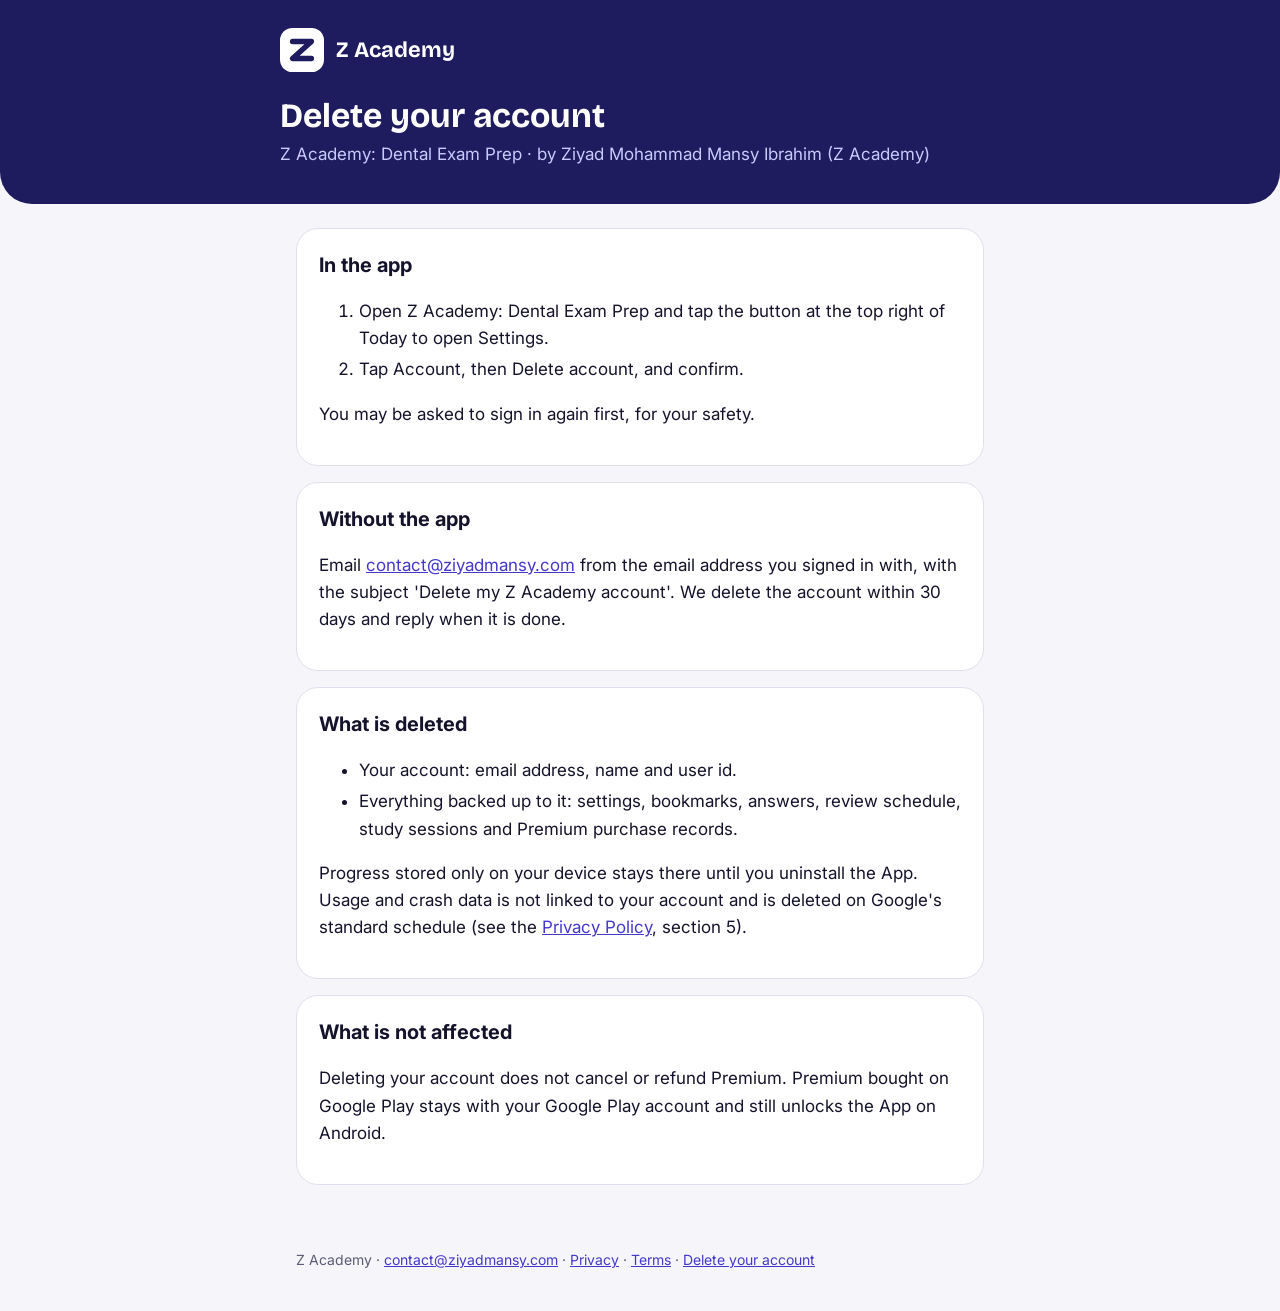
==== delete-account/index.html @ 926969c1 "Z Academy website: home, privacy policy, terms and account deletion" ====
<!doctype html>
<html lang="en">
<head>
<meta charset="utf-8">
<meta name="viewport" content="width=device-width, initial-scale=1">
<title>Delete your account · Z Academy</title>
<link rel="icon" href="../logo.svg">
<link rel="preconnect" href="https://fonts.googleapis.com">
<link rel="stylesheet" href="https://fonts.googleapis.com/css2?family=Bricolage+Grotesque:wght@700&family=Inter:wght@400;600&display=swap">
<link rel="stylesheet" href="../style.css">
</head>
<body>
<header><div class="in"><a href="../"><img src="../logo-on-dark.svg" alt="">Z Academy</a><h1>Delete your account</h1><p>Z Academy: Dental Exam Prep · by Ziyad Mohammad Mansy Ibrahim (Z Academy)</p></div></header>
<main>
<section><h2>In the app</h2><ol><li>Open Z Academy: Dental Exam Prep and tap the button at the top right of Today to open Settings.</li><li>Tap Account, then Delete account, and confirm.</li></ol><p>You may be asked to sign in again first, for your safety.</p></section>
<section><h2>Without the app</h2><p>Email <a href="mailto:contact@ziyadmansy.com?subject=Delete%20my%20Z%20Academy%20account">contact@ziyadmansy.com</a> from the email address you signed in with, with the subject 'Delete my Z Academy account'. We delete the account within 30 days and reply when it is done.</p></section>
<section><h2>What is deleted</h2><ul><li>Your account: email address, name and user id.</li><li>Everything backed up to it: settings, bookmarks, answers, review schedule, study sessions and Premium purchase records.</li></ul><p>Progress stored only on your device stays there until you uninstall the App. Usage and crash data is not linked to your account and is deleted on Google's standard schedule (see the <a href="../privacy/">Privacy Policy</a>, section 5).</p></section>
<section><h2>What is not affected</h2><p>Deleting your account does not cancel or refund Premium. Premium bought on Google Play stays with your Google Play account and still unlocks the App on Android.</p></section>

</main>
<footer>Z Academy · <a href="mailto:contact@ziyadmansy.com">contact@ziyadmansy.com</a> · <a href="../privacy/">Privacy</a> · <a href="../terms/">Terms</a> · <a href="../delete-account/">Delete your account</a></footer>
</body>
</html>
---- style.css ----
:root{--deep:#1E1B5E;--brand:#4338CA;--ink:#14132B;--muted:#5B5B74;--surface:#F6F6FA;--card:#FFFFFF;--line:#DFE0EC}
@media (prefers-color-scheme:dark){:root{--deep:#1B1850;--brand:#A9A3FF;--ink:#ECEDF3;--muted:#A4A8B8;--surface:#0C0D13;--card:#171922;--line:#2A2D3A}}
*{box-sizing:border-box}
body{margin:0;background:var(--surface);color:var(--ink);font:17px/1.6 Inter,system-ui,-apple-system,"Segoe UI",sans-serif}
header{background:var(--deep);color:#fff;padding:28px 16px 36px;border-radius:0 0 32px 32px}
header .in,main{max-width:720px;margin:0 auto}
header a{display:flex;align-items:center;gap:12px;color:#fff;text-decoration:none;font:700 22px/1 "Bricolage Grotesque",Inter,sans-serif}
header img{width:44px;height:44px}
h1{font:700 34px/1.2 "Bricolage Grotesque",Inter,sans-serif;margin:24px 0 4px}
header p{margin:0;color:#C7CBFF}
main{padding:24px 16px 48px}
section{background:var(--card);border-radius:22px;padding:20px 22px;margin:0 0 16px;border:1px solid var(--line)}
h2{font-size:20px;margin:0 0 8px}
a{color:var(--brand)}
li{margin:4px 0}
footer{max-width:720px;margin:0 auto;padding:0 16px 40px;color:var(--muted);font-size:14px}
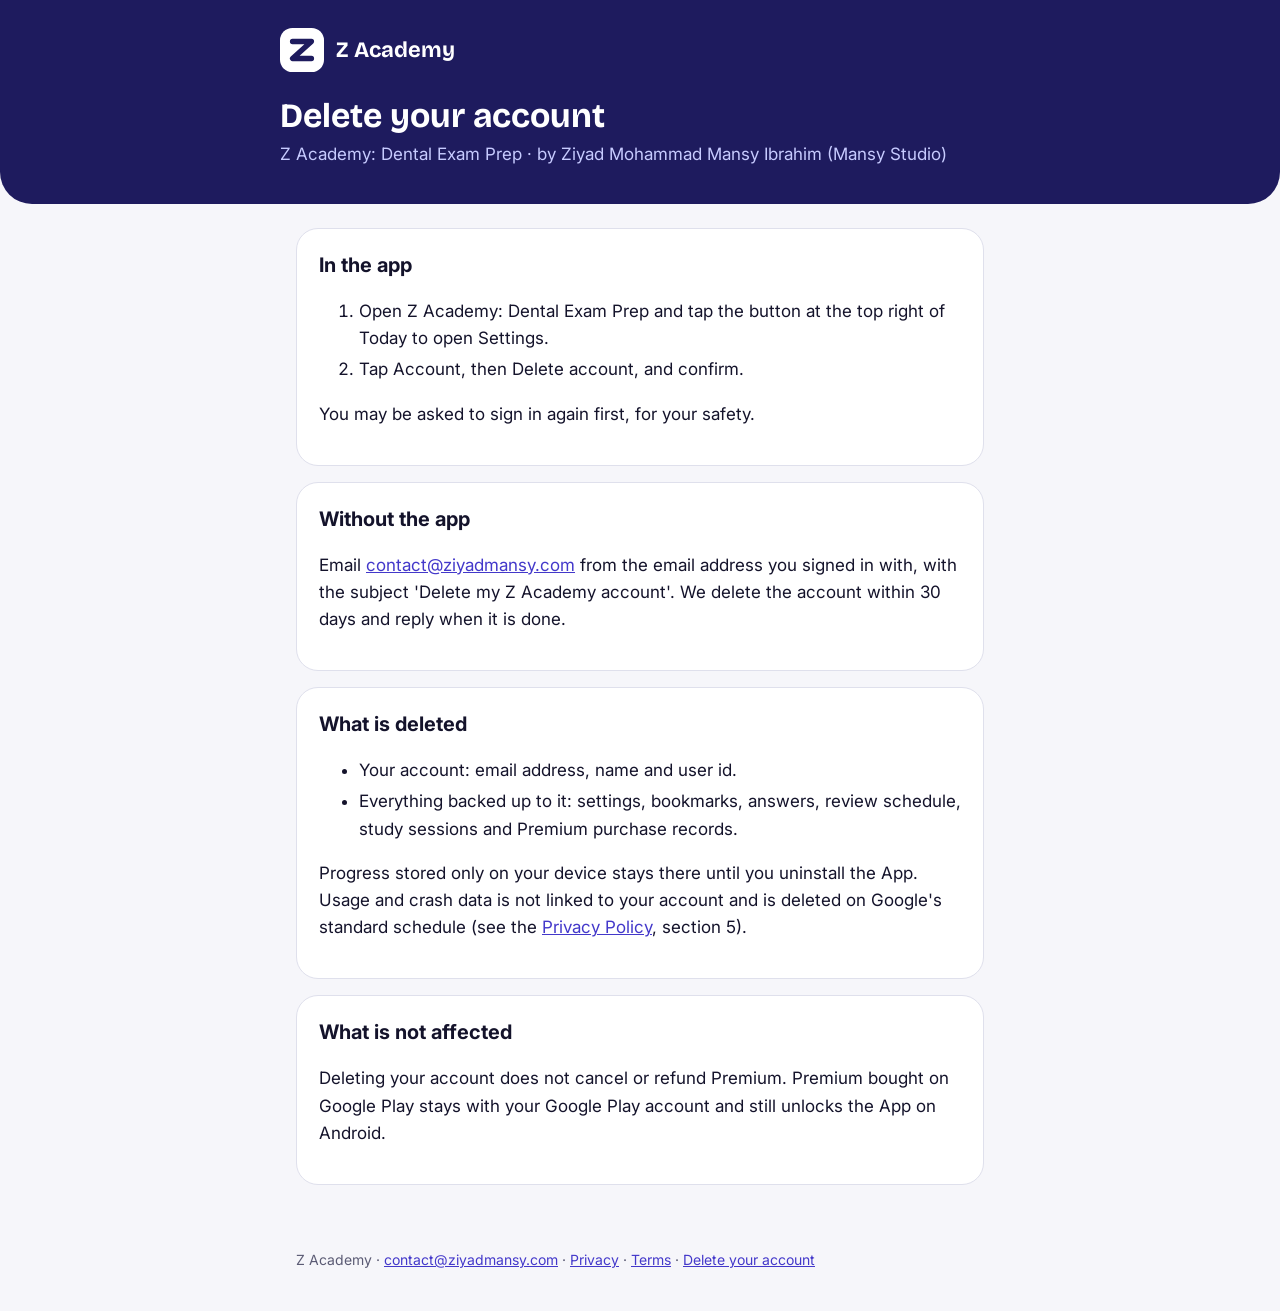
==== commit 214932b2: "Name Mansy Studio as the business behind Z Academy" ====
--- a/delete-account/index.html
+++ b/delete-account/index.html
@@ -10,7 +10,7 @@
 <link rel="stylesheet" href="../style.css">
 </head>
 <body>
-<header><div class="in"><a href="../"><img src="../logo-on-dark.svg" alt="">Z Academy</a><h1>Delete your account</h1><p>Z Academy: Dental Exam Prep · by Ziyad Mohammad Mansy Ibrahim (Z Academy)</p></div></header>
+<header><div class="in"><a href="../"><img src="../logo-on-dark.svg" alt="">Z Academy</a><h1>Delete your account</h1><p>Z Academy: Dental Exam Prep · by Ziyad Mohammad Mansy Ibrahim (Mansy Studio)</p></div></header>
 <main>
 <section><h2>In the app</h2><ol><li>Open Z Academy: Dental Exam Prep and tap the button at the top right of Today to open Settings.</li><li>Tap Account, then Delete account, and confirm.</li></ol><p>You may be asked to sign in again first, for your safety.</p></section>
 <section><h2>Without the app</h2><p>Email <a href="mailto:contact@ziyadmansy.com?subject=Delete%20my%20Z%20Academy%20account">contact@ziyadmansy.com</a> from the email address you signed in with, with the subject 'Delete my Z Academy account'. We delete the account within 30 days and reply when it is done.</p></section>
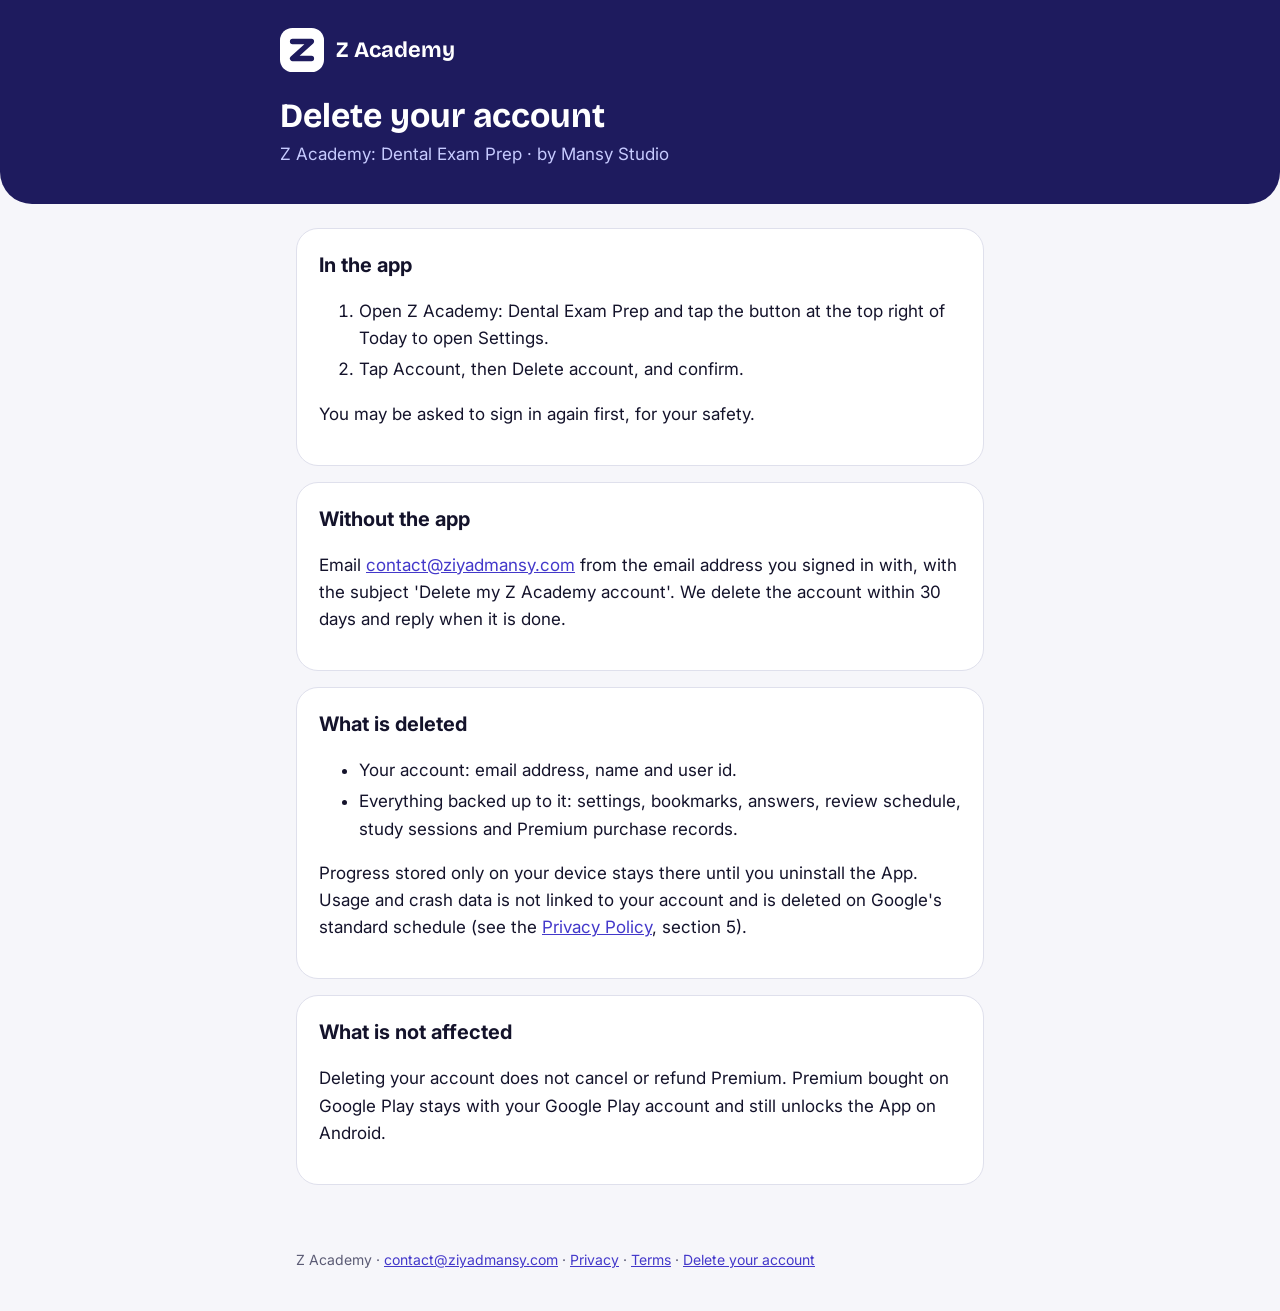
==== commit f1c2ff51: "Name only Mansy Studio, not the owner's full name" ====
--- a/delete-account/index.html
+++ b/delete-account/index.html
@@ -10,7 +10,7 @@
 <link rel="stylesheet" href="../style.css">
 </head>
 <body>
-<header><div class="in"><a href="../"><img src="../logo-on-dark.svg" alt="">Z Academy</a><h1>Delete your account</h1><p>Z Academy: Dental Exam Prep · by Ziyad Mohammad Mansy Ibrahim (Mansy Studio)</p></div></header>
+<header><div class="in"><a href="../"><img src="../logo-on-dark.svg" alt="">Z Academy</a><h1>Delete your account</h1><p>Z Academy: Dental Exam Prep · by Mansy Studio</p></div></header>
 <main>
 <section><h2>In the app</h2><ol><li>Open Z Academy: Dental Exam Prep and tap the button at the top right of Today to open Settings.</li><li>Tap Account, then Delete account, and confirm.</li></ol><p>You may be asked to sign in again first, for your safety.</p></section>
 <section><h2>Without the app</h2><p>Email <a href="mailto:contact@ziyadmansy.com?subject=Delete%20my%20Z%20Academy%20account">contact@ziyadmansy.com</a> from the email address you signed in with, with the subject 'Delete my Z Academy account'. We delete the account within 30 days and reply when it is done.</p></section>
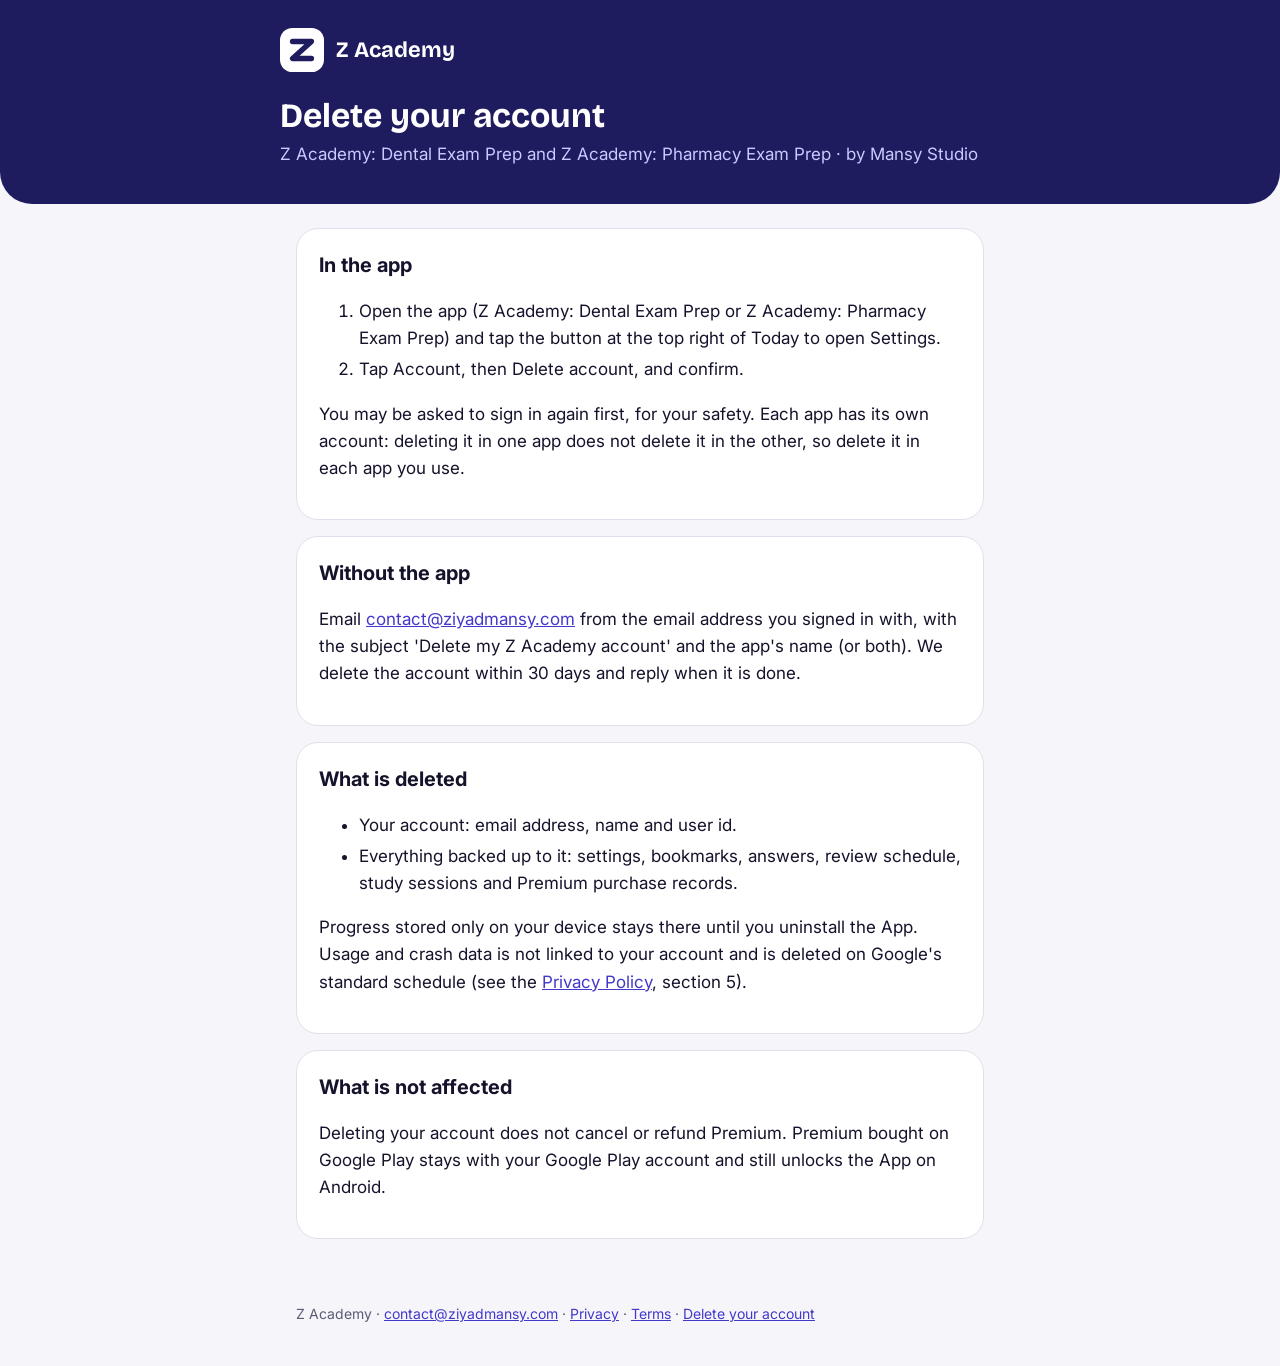
==== commit 083c3db3: "Privacy, terms and account deletion cover the pharmacy app too The privacy policy also names the moc" ====
--- a/delete-account/index.html
+++ b/delete-account/index.html
@@ -10,10 +10,10 @@
 <link rel="stylesheet" href="../style.css">
 </head>
 <body>
-<header><div class="in"><a href="../"><img src="../logo-on-dark.svg" alt="">Z Academy</a><h1>Delete your account</h1><p>Z Academy: Dental Exam Prep · by Mansy Studio</p></div></header>
+<header><div class="in"><a href="../"><img src="../logo-on-dark.svg" alt="">Z Academy</a><h1>Delete your account</h1><p>Z Academy: Dental Exam Prep and Z Academy: Pharmacy Exam Prep · by Mansy Studio</p></div></header>
 <main>
-<section><h2>In the app</h2><ol><li>Open Z Academy: Dental Exam Prep and tap the button at the top right of Today to open Settings.</li><li>Tap Account, then Delete account, and confirm.</li></ol><p>You may be asked to sign in again first, for your safety.</p></section>
-<section><h2>Without the app</h2><p>Email <a href="mailto:contact@ziyadmansy.com?subject=Delete%20my%20Z%20Academy%20account">contact@ziyadmansy.com</a> from the email address you signed in with, with the subject 'Delete my Z Academy account'. We delete the account within 30 days and reply when it is done.</p></section>
+<section><h2>In the app</h2><ol><li>Open the app (Z Academy: Dental Exam Prep or Z Academy: Pharmacy Exam Prep) and tap the button at the top right of Today to open Settings.</li><li>Tap Account, then Delete account, and confirm.</li></ol><p>You may be asked to sign in again first, for your safety. Each app has its own account: deleting it in one app does not delete it in the other, so delete it in each app you use.</p></section>
+<section><h2>Without the app</h2><p>Email <a href="mailto:contact@ziyadmansy.com?subject=Delete%20my%20Z%20Academy%20account">contact@ziyadmansy.com</a> from the email address you signed in with, with the subject 'Delete my Z Academy account' and the app's name (or both). We delete the account within 30 days and reply when it is done.</p></section>
 <section><h2>What is deleted</h2><ul><li>Your account: email address, name and user id.</li><li>Everything backed up to it: settings, bookmarks, answers, review schedule, study sessions and Premium purchase records.</li></ul><p>Progress stored only on your device stays there until you uninstall the App. Usage and crash data is not linked to your account and is deleted on Google's standard schedule (see the <a href="../privacy/">Privacy Policy</a>, section 5).</p></section>
 <section><h2>What is not affected</h2><p>Deleting your account does not cancel or refund Premium. Premium bought on Google Play stays with your Google Play account and still unlocks the App on Android.</p></section>
 
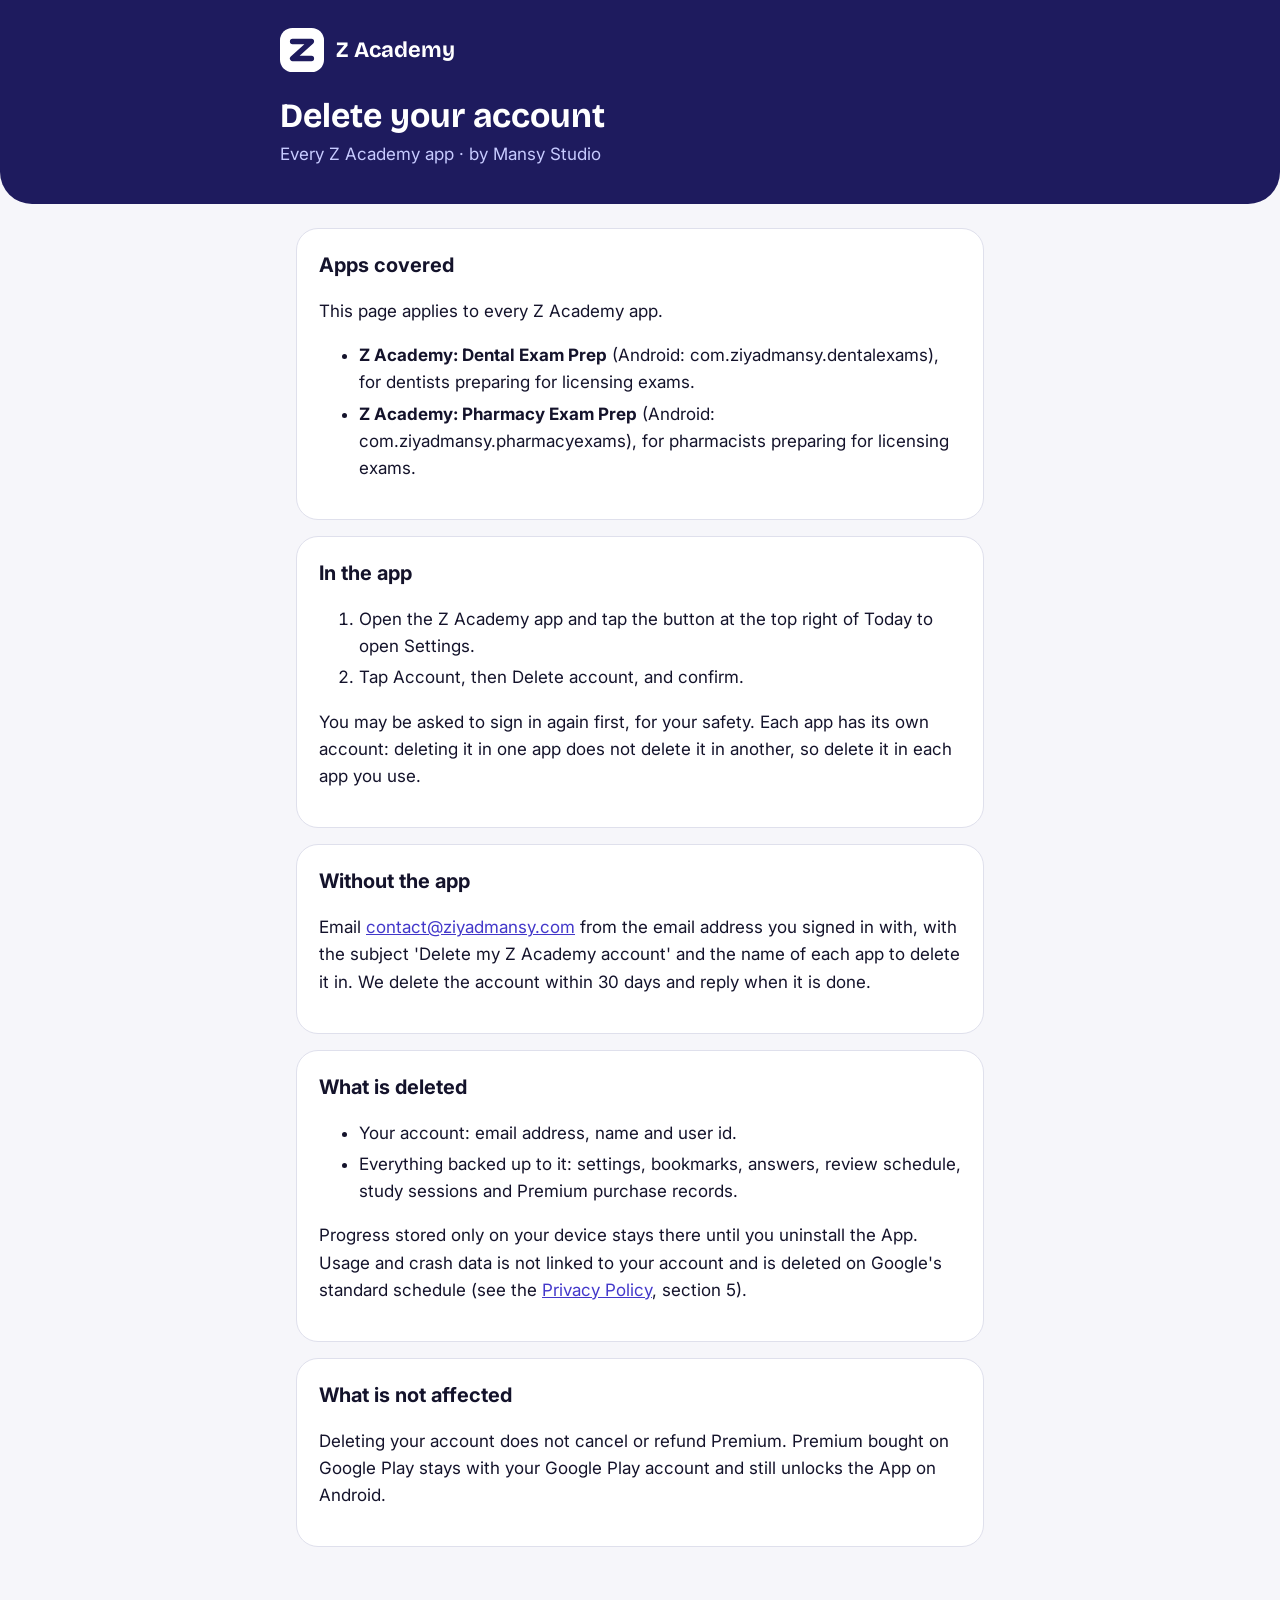
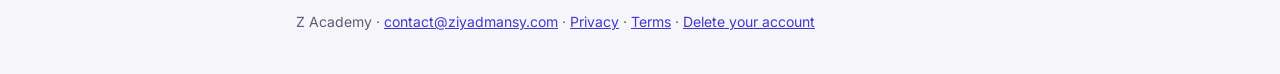
==== commit ddd05c4f: "One privacy policy, terms and account-deletion page for every Z Academy app Each page lists the apps" ====
--- a/delete-account/index.html
+++ b/delete-account/index.html
@@ -10,10 +10,11 @@
 <link rel="stylesheet" href="../style.css">
 </head>
 <body>
-<header><div class="in"><a href="../"><img src="../logo-on-dark.svg" alt="">Z Academy</a><h1>Delete your account</h1><p>Z Academy: Dental Exam Prep and Z Academy: Pharmacy Exam Prep · by Mansy Studio</p></div></header>
+<header><div class="in"><a href="../"><img src="../logo-on-dark.svg" alt="">Z Academy</a><h1>Delete your account</h1><p>Every Z Academy app · by Mansy Studio</p></div></header>
 <main>
-<section><h2>In the app</h2><ol><li>Open the app (Z Academy: Dental Exam Prep or Z Academy: Pharmacy Exam Prep) and tap the button at the top right of Today to open Settings.</li><li>Tap Account, then Delete account, and confirm.</li></ol><p>You may be asked to sign in again first, for your safety. Each app has its own account: deleting it in one app does not delete it in the other, so delete it in each app you use.</p></section>
-<section><h2>Without the app</h2><p>Email <a href="mailto:contact@ziyadmansy.com?subject=Delete%20my%20Z%20Academy%20account">contact@ziyadmansy.com</a> from the email address you signed in with, with the subject 'Delete my Z Academy account' and the app's name (or both). We delete the account within 30 days and reply when it is done.</p></section>
+<section><h2>Apps covered</h2><p>This page applies to every Z Academy app.</p><ul><li><b>Z Academy: Dental Exam Prep</b> (Android: com.ziyadmansy.dentalexams), for dentists preparing for licensing exams.</li><li><b>Z Academy: Pharmacy Exam Prep</b> (Android: com.ziyadmansy.pharmacyexams), for pharmacists preparing for licensing exams.</li></ul></section>
+<section><h2>In the app</h2><ol><li>Open the Z Academy app and tap the button at the top right of Today to open Settings.</li><li>Tap Account, then Delete account, and confirm.</li></ol><p>You may be asked to sign in again first, for your safety. Each app has its own account: deleting it in one app does not delete it in another, so delete it in each app you use.</p></section>
+<section><h2>Without the app</h2><p>Email <a href="mailto:contact@ziyadmansy.com?subject=Delete%20my%20Z%20Academy%20account">contact@ziyadmansy.com</a> from the email address you signed in with, with the subject 'Delete my Z Academy account' and the name of each app to delete it in. We delete the account within 30 days and reply when it is done.</p></section>
 <section><h2>What is deleted</h2><ul><li>Your account: email address, name and user id.</li><li>Everything backed up to it: settings, bookmarks, answers, review schedule, study sessions and Premium purchase records.</li></ul><p>Progress stored only on your device stays there until you uninstall the App. Usage and crash data is not linked to your account and is deleted on Google's standard schedule (see the <a href="../privacy/">Privacy Policy</a>, section 5).</p></section>
 <section><h2>What is not affected</h2><p>Deleting your account does not cancel or refund Premium. Premium bought on Google Play stays with your Google Play account and still unlocks the App on Android.</p></section>
 
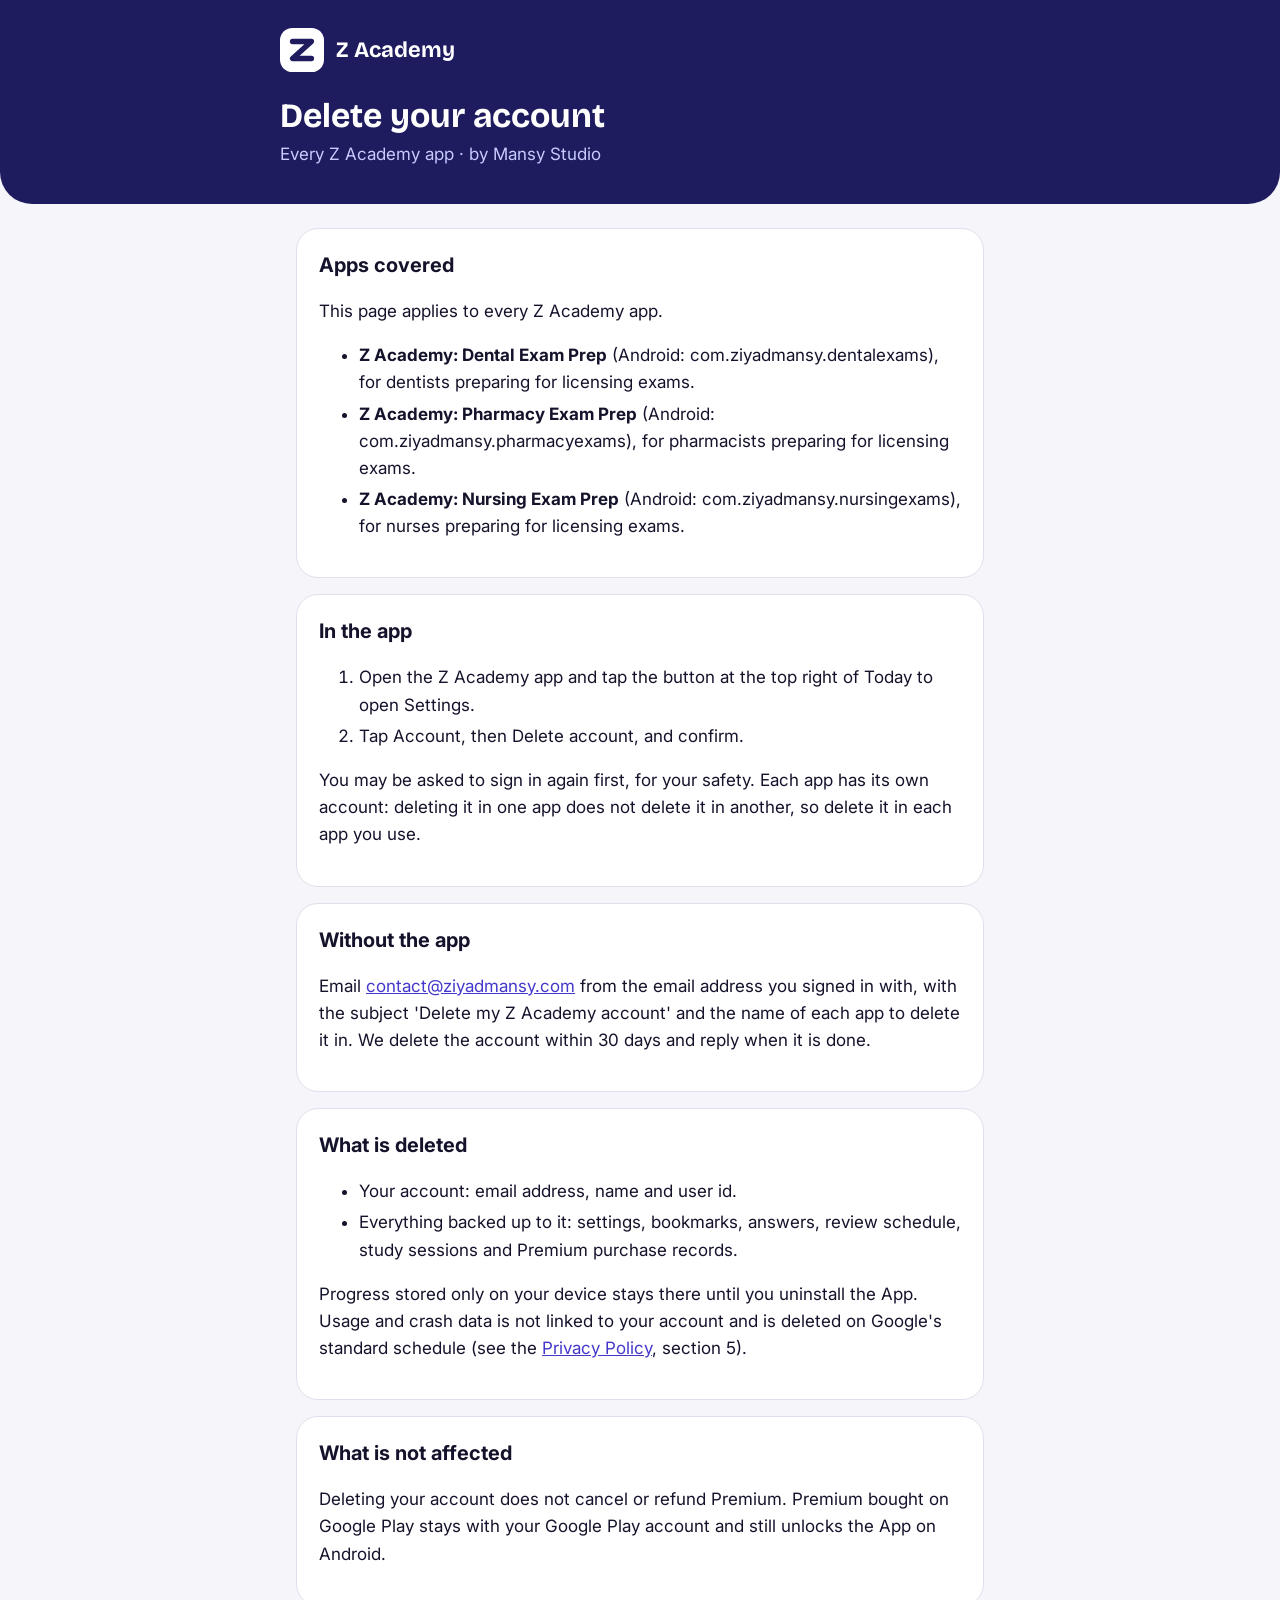
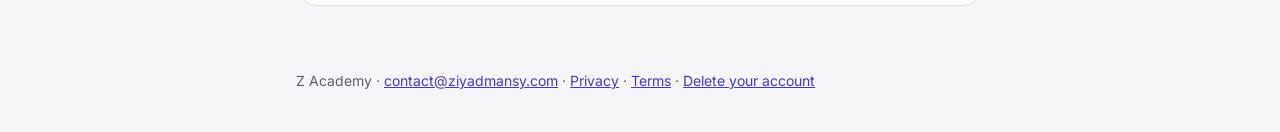
==== commit cd937201: "Privacy, terms and account deletion cover the nursing app too" ====
--- a/delete-account/index.html
+++ b/delete-account/index.html
@@ -12,7 +12,7 @@
 <body>
 <header><div class="in"><a href="../"><img src="../logo-on-dark.svg" alt="">Z Academy</a><h1>Delete your account</h1><p>Every Z Academy app · by Mansy Studio</p></div></header>
 <main>
-<section><h2>Apps covered</h2><p>This page applies to every Z Academy app.</p><ul><li><b>Z Academy: Dental Exam Prep</b> (Android: com.ziyadmansy.dentalexams), for dentists preparing for licensing exams.</li><li><b>Z Academy: Pharmacy Exam Prep</b> (Android: com.ziyadmansy.pharmacyexams), for pharmacists preparing for licensing exams.</li></ul></section>
+<section><h2>Apps covered</h2><p>This page applies to every Z Academy app.</p><ul><li><b>Z Academy: Dental Exam Prep</b> (Android: com.ziyadmansy.dentalexams), for dentists preparing for licensing exams.</li><li><b>Z Academy: Pharmacy Exam Prep</b> (Android: com.ziyadmansy.pharmacyexams), for pharmacists preparing for licensing exams.</li><li><b>Z Academy: Nursing Exam Prep</b> (Android: com.ziyadmansy.nursingexams), for nurses preparing for licensing exams.</li></ul></section>
 <section><h2>In the app</h2><ol><li>Open the Z Academy app and tap the button at the top right of Today to open Settings.</li><li>Tap Account, then Delete account, and confirm.</li></ol><p>You may be asked to sign in again first, for your safety. Each app has its own account: deleting it in one app does not delete it in another, so delete it in each app you use.</p></section>
 <section><h2>Without the app</h2><p>Email <a href="mailto:contact@ziyadmansy.com?subject=Delete%20my%20Z%20Academy%20account">contact@ziyadmansy.com</a> from the email address you signed in with, with the subject 'Delete my Z Academy account' and the name of each app to delete it in. We delete the account within 30 days and reply when it is done.</p></section>
 <section><h2>What is deleted</h2><ul><li>Your account: email address, name and user id.</li><li>Everything backed up to it: settings, bookmarks, answers, review schedule, study sessions and Premium purchase records.</li></ul><p>Progress stored only on your device stays there until you uninstall the App. Usage and crash data is not linked to your account and is deleted on Google's standard schedule (see the <a href="../privacy/">Privacy Policy</a>, section 5).</p></section>
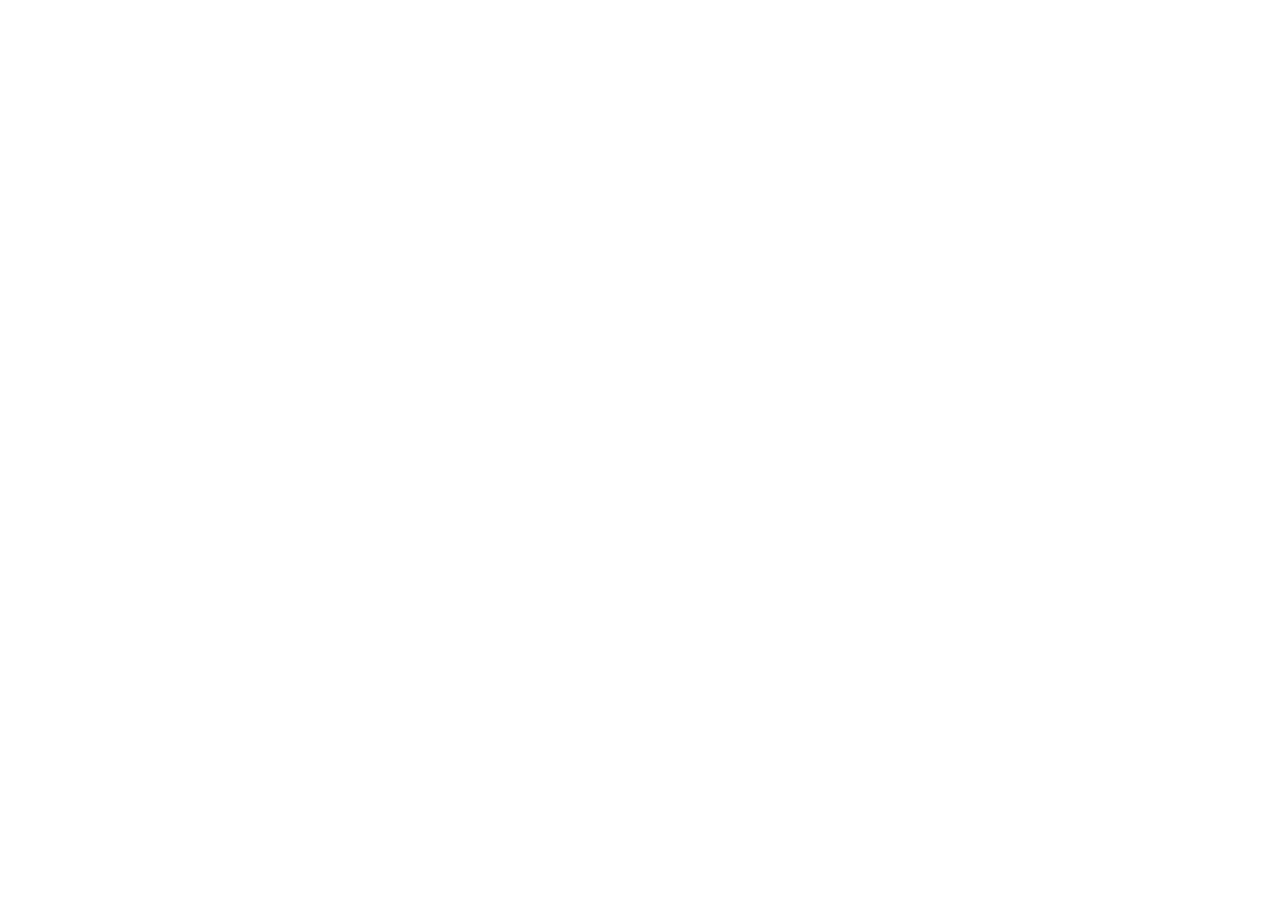
==== commit 83ffcf63: "Redirect every page to ziyadmansy.com/z-academy, where the Z Academy pages moved" ====
--- a/delete-account/index.html
+++ b/delete-account/index.html
@@ -2,23 +2,14 @@
 <html lang="en">
 <head>
 <meta charset="utf-8">
+<title>Delete your account · Z Academy</title>
+<link rel="canonical" href="https://ziyadmansy.com/z-academy/delete-account/">
+<meta name="robots" content="noindex">
+<meta http-equiv="refresh" content="0; url=https://ziyadmansy.com/z-academy/delete-account/">
 <meta name="viewport" content="width=device-width, initial-scale=1">
-<title>Delete your account · Z Academy</title>
-<link rel="icon" href="../logo.svg">
-<link rel="preconnect" href="https://fonts.googleapis.com">
-<link rel="stylesheet" href="https://fonts.googleapis.com/css2?family=Bricolage+Grotesque:wght@700&family=Inter:wght@400;600&display=swap">
-<link rel="stylesheet" href="../style.css">
+<script>location.replace("https://ziyadmansy.com/z-academy/delete-account/" + location.hash);</script>
 </head>
 <body>
-<header><div class="in"><a href="../"><img src="../logo-on-dark.svg" alt="">Z Academy</a><h1>Delete your account</h1><p>Every Z Academy app · by Mansy Studio</p></div></header>
-<main>
-<section><h2>Apps covered</h2><p>This page applies to every Z Academy app.</p><ul><li><b>Z Academy: Dental Exam Prep</b> (Android: com.ziyadmansy.dentalexams), for dentists preparing for licensing exams.</li><li><b>Z Academy: Pharmacy Exam Prep</b> (Android: com.ziyadmansy.pharmacyexams), for pharmacists preparing for licensing exams.</li><li><b>Z Academy: Nursing Exam Prep</b> (Android: com.ziyadmansy.nursingexams), for nurses preparing for licensing exams.</li></ul></section>
-<section><h2>In the app</h2><ol><li>Open the Z Academy app and tap the button at the top right of Today to open Settings.</li><li>Tap Account, then Delete account, and confirm.</li></ol><p>You may be asked to sign in again first, for your safety. Each app has its own account: deleting it in one app does not delete it in another, so delete it in each app you use.</p></section>
-<section><h2>Without the app</h2><p>Email <a href="mailto:contact@ziyadmansy.com?subject=Delete%20my%20Z%20Academy%20account">contact@ziyadmansy.com</a> from the email address you signed in with, with the subject 'Delete my Z Academy account' and the name of each app to delete it in. We delete the account within 30 days and reply when it is done.</p></section>
-<section><h2>What is deleted</h2><ul><li>Your account: email address, name and user id.</li><li>Everything backed up to it: settings, bookmarks, answers, review schedule, study sessions and Premium purchase records.</li></ul><p>Progress stored only on your device stays there until you uninstall the App. Usage and crash data is not linked to your account and is deleted on Google's standard schedule (see the <a href="../privacy/">Privacy Policy</a>, section 5).</p></section>
-<section><h2>What is not affected</h2><p>Deleting your account does not cancel or refund Premium. Premium bought on Google Play stays with your Google Play account and still unlocks the App on Android.</p></section>
-
-</main>
-<footer>Z Academy · <a href="mailto:contact@ziyadmansy.com">contact@ziyadmansy.com</a> · <a href="../privacy/">Privacy</a> · <a href="../terms/">Terms</a> · <a href="../delete-account/">Delete your account</a></footer>
+<p>This page has moved to <a href="https://ziyadmansy.com/z-academy/delete-account/">https://ziyadmansy.com/z-academy/delete-account/</a>.</p>
 </body>
 </html>
